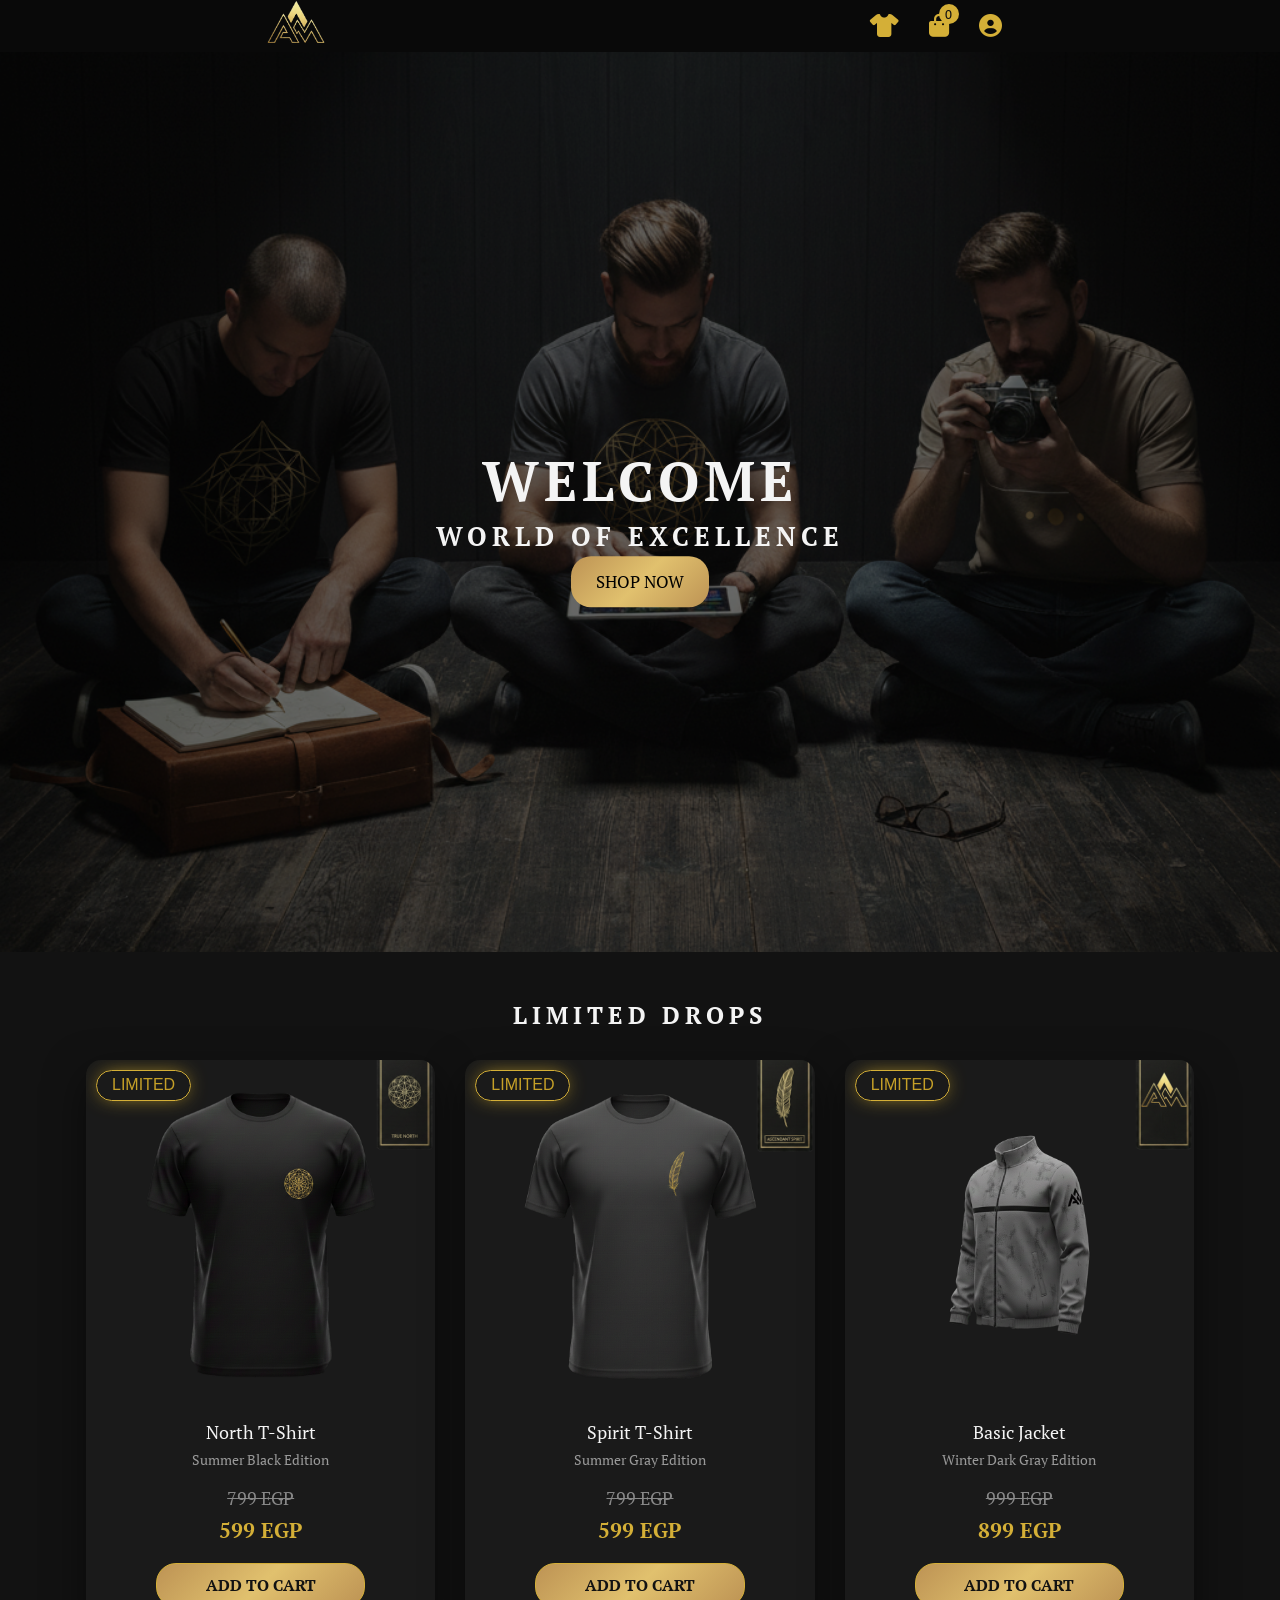
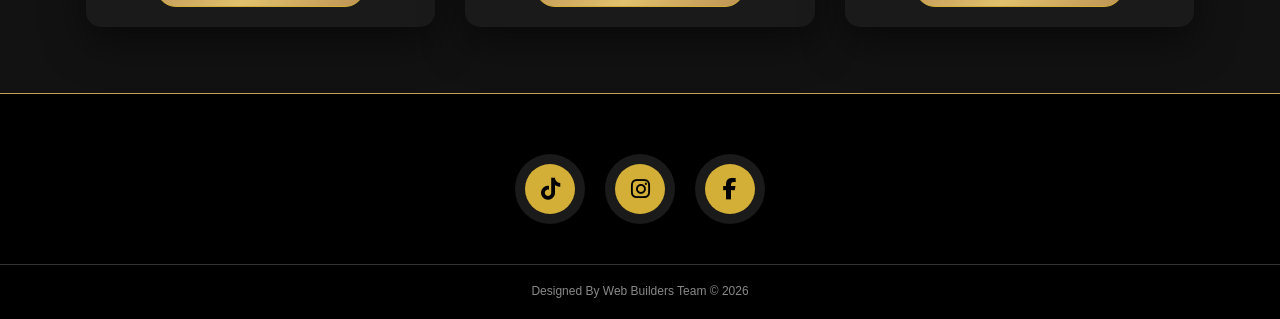
==== index.html @ 17aece39 "test upload" ====
<!DOCTYPE html>
<html lang="en">
<head>
    <meta charset="UTF-8">
    <meta name="viewport" content="width=device-width, initial-scale=1.0">
    <!-- Add google font here  -->
    <link rel="preconnect" href="https://fonts.googleapis.com">
    <link rel="preconnect" href="https://fonts.gstatic.com" crossorigin>
    <link href="https://fonts.googleapis.com/css2?family=PT+Serif:ital,wght@0,400;0,700;1,400;1,700&display=swap" rel="stylesheet">
    <link rel="stylesheet" href="css/all.min.css">
    <link rel="stylesheet" href="css/normalize.css">
    <link rel="stylesheet" href="css/main.css">
    <link rel="Icon" href="design/logo.png">
    <title>AMM Store</title>
</head>
<body>
    <!-- Start Cart  -->
    <div class="cart" id="cart">
    
    </div>
    <!-- End Cart  -->
    <!-- start checkout popup  -->
    <div class="popup" id="checkout">
    </div>
    <!-- end checkout popup  -->

    
    <!-- Start nav bar section  -->
    <nav class="nav-bar" id="navBar">
    </nav>
    <!-- End nav bar section  -->
    <!-- Start Hero Section -->
    <div class="hero">
        <div class="overlay"></div>
        <div class="text">
            <h1>Welcome</h1>
            <h3>World of excellence<br> </h3>
            <a href="itm.html" class="shop-btn">Shop Now</a>
        </div>
    </div>
    <!-- End Hero Section -->
    <!-- Start Items  -->
    <section class="items" id="items">
        <div class="title"><h2>LIMITED DROPS</h2></div>
        <div class="container grid-system-3" id="limited">

        </div>
    </section>
    <!-- End Items  -->

<!--start footer-->
    <footer class="amm-footer">
    <div class="footer-container">
    <section class="social-contact-section">
    <div class="social-container">
        <a href="#" class="social-item">
            <div class="icon-circle">
                <i class="fa-brands fa-tiktok"></i>
            </div>
        </a>
        <a href="#" class="social-item">
            <div class="icon-circle">
                <i class="fa-brands fa-instagram"></i>
            </div>
        </a>
        <a href="#" class="social-item">
            <div class="icon-circle">
                <i class="fa-brands fa-facebook-f"></i>
            </div>
        </a>
    </div>
    </section>  
    </div>
    <div class="footer-bottom">
        <p>Designed By Web Builders Team &copy; 2026</p>
    </div>
</footer>

    <script src="js/limited.js"></script>
    <script src="js/main.js"></script>
    <script src="js/logic.js"></script>
</body>
</html>
---- css/main.css ----
*{
    margin: 0;
    padding: 0;
    box-sizing: border-box;
    list-style: none;
    text-decoration: none;
}

html{
    scroll-behavior: smooth;
}
:root {
    --bg-primary: #121212;   
    --bg-secondary: #1a1a1a; 
    --gold-primary: #d4af37;
    --gold-gradient: linear-gradient(135deg, #bd9354 0%, #e1c16e 50%, #bd9354 100%);
    --text-main: #f4f4f4;  
    --text-muted: #888888;   
    --accent-gold: #c5a028;
}
::-webkit-scrollbar{
    width: 15px;
}
::-webkit-scrollbar-track{
    background-color: var(--bg-primary);
}
::-webkit-scrollbar-thumb{
    background: var(--gold-gradient);
}

body{
    font-family: "PT Serif", serif;
    font-weight: 400;
    background-color: var(--bg-primary);
}

button{
    border: 0;
    background: 0;
}

/* Mobile First Approach (recommended) */
.container {
    width: 100%;
    padding: 1rem;
}

/* Tablet */
@media (min-width: 768px) {
    .container {
        max-width: 720px;
        margin: 0 auto;
    }
}

/* Desktop */
@media (min-width: 1024px) {
    .container {
        max-width: 960px;
    }
}

/* Large Desktop */
@media (min-width: 1200px) {
    .container {
        max-width: 1140px;
    }
}


/* Start Cart styles */
.cart{
    position: fixed;
    top: 0;
    right: -370px;
    bottom: 0;
    z-index: 100;
    background: var(--bg-primary);
    color: var(--text-main);
    border-left: 1px solid var(--text-muted);
    width: 370px;
    padding: 30px;
    display: flex;
    flex-direction: column;
    justify-content: space-between;
    transition: 0.3s ease-in-out;
    text-transform: uppercase;
    
}
.cart.active{
    right: 0;
}

.cart .top_cart{
    display: flex;
    align-items: center;
    justify-content: space-between;
}

.cart .top_cart .close_cart i{
    cursor: pointer;
    font-size: 30px;
}
.cart .top_cart h3{
    font-size: 19px;
    letter-spacing: 4px;
}
.cart .top_cart h3 span{
    color: var(--accent-gold);
}


.cart .items_of_cart{
    padding: 20px 0;
    border-block: 1px solid var(--text-muted);
    margin-block: 20px;
    height: 100%;
    overflow-y: auto;
}

.cart .items_of_cart .item_cart{
    display: flex;
    gap: 20px;
    align-items: center;
    justify-content: flex-start;
    height: 125px;
    border-bottom: 1px solid var(--text-muted);
}
.cart .items_of_cart .item_cart:last-child{
    border-bottom: 0;
    margin-bottom: 0;
}
.cart .items_of_cart .item_cart img{
    width: 85px;
}
.cart .items_of_cart .item_cart .content{
    display: flex;
    flex-direction: column;
    gap: 10px;
    width: 100%;
}
.cart .items_of_cart .item_cart .content .price_cart{
    color: var(--gold-primary);
    font-size: 17px;
    font-weight: bold;
}
.cart .items_of_cart .item_cart h4{
    margin-bottom: 10px;
    font-weight: 600;
    font-size: 14px;
    overflow: hidden;
    text-overflow: ellipsis;
    display: -webkit-box;
}
.cart .items_of_cart .item_cart .delete_item i{
    font-size: 22px;
    cursor: pointer;
    color: var(--text-muted);
    transition: 0.3s;
    margin-left: 5px;
}
.cart .items_of_cart .item_cart .delete_item i:hover{
    color: darkred;
}

.cart .items_of_cart .item_cart .quantity_control{
    display: flex;
    align-self: center;
    gap: 5px;
    margin-top: 5px;
}

.cart .items_of_cart .item_cart .quantity_control span{
    font-size: 18px;
    min-width: 40px;
    display: flex;
    justify-content: center;
    align-items: center;
}

.cart .items_of_cart .item_cart .quantity_control  button{
    width: 27px;
    height: 27px;
    display: flex;
    align-items: center;
    justify-content: center;
    cursor: pointer;
    font-size: 20px;
    border-radius: 20px;
    background-color: var(--bg-secondary);
    color: var(--gold-primary);
    border: 1px solid var(--gold-primary);
}
.cart .bottom_cart .total{
    display: flex;
    justify-content: space-between;
    margin-bottom: 30px;
}
.cart .bottom_cart .price_cart_total{
    color: var(--gold-primary);
    font-size: 20px;
}

.cart .bottom_cart .button_cart{
    display: flex;
    justify-content: space-between;
    align-items: center;
    gap: 20px;
    transition: 0.3s;
}



.cart .bottom_cart .button_cart .btn_cart{
    cursor: pointer;
    transition: 0.3s;
    background: var(--gold-gradient);
    color: black;
    padding: 10px 20px;
    border-radius: 20px;
    text-transform: uppercase;
    text-align: center;
}

.cart .button_cart .checkout{
    background: var(--gold-gradient);

}
.cart .button_cart .checkout.empty{
    pointer-events: none;
    opacity: 0.6;

}
.cart .bottom_cart .button_cart .trans_bg{
    background: transparent;
    color: var(--gold-primary);
    border: 1px solid var(--accent-gold);
}

@media (max-width: 768px){
    .cart{
        width: 100%;
        right: -100%;
    }
    
}
@media (min-width: 1200px){
    .cart .bottom_cart .checkout:hover,
    .cart .bottom_cart .trans_bg:hover{
        scale: 1.1;
    }

}

/* End Cart styles */

/* Start navbar styles */
.nav-bar{
    display: flex;
    justify-content: space-around;
    align-items: center;
    background: rgba(0, 0, 0, 0.5);
    position: sticky;
    top: 0;
    z-index: 10;
}

.nav-bar .logo img{
    width: 64px;
}
.nav-bar  ul{
    display: flex;
    text-align: center;
}
.nav-bar ul li{
    margin: 0px 15px;
}
.nav-bar li i{
    color: var(--gold-primary);
    font-size: 23px;
    cursor: pointer;
}
li.cart-icon{
    position: relative;
}

.nav-bar ul span.count{
    position: absolute;
    top: -10px;
    right: -10px;
    width: 20px;
    height: 20px;
    text-align: center;
    line-height: 20px;
    background: var(--gold-primary);
    color: var(--bg-primary);
    font-size: 13px;
    border-radius: 100%;
}




/* End navbar styles */

/* Start popup styles  */


/* start popup and Checkout form style */
.popup {
    position: fixed;
    top: 0;
    left: 0;
    width: 100%;
    height: 100%;
    background-color: rgba(0, 0, 0, 0.6);
    display: flex;
    justify-content: center;
    align-items: center;
    z-index: 1000;
    opacity: 0;
    visibility: hidden;
    transition: opacity 0.3s ease, visibility 0.3s ease;
}
        
.popup.active {
    opacity: 1;
    visibility: visible;
    transform: scale(1);
}
/* end popup style */

.checkout-container {
    width: 100%;
    max-width: 500px;
    color: var(--text-main);
    padding: 40px;
    background: var(--bg-primary);
    border-radius: 20px;
    box-shadow: 0 20px 50px rgba(0, 0, 0, 0.5);
    border: 1px solid rgba(172, 121, 27, 0.1); 
}

.brand-header {
    text-align: center;
    margin-bottom: 40px;
}

.brand-header h1 {
    font-size: 2.5rem;
    letter-spacing: 5px;
    margin: 0 0 10px 0;
    color: var(--accent-gold);
}

.brand-header p {
    font-size: 0.7rem;
    letter-spacing: 4px;
    color: var(--text-gray);
}

.luxury-form .form-group {
    margin-bottom: 25px;
}

.luxury-form label {
    display: block;
    margin-bottom: 8px;
    letter-spacing: 2px;
    font-size: 0.9rem;
    color: var(--text-gray);
    font-weight: 300;
}

.luxury-form input, 
.luxury-form textarea {
    width: 100%;
    padding: 12px 15px;
    background: #1d1d1d;
    border: 1px solid var(--text-muted);
    border-radius: 8px;
    color: white;
    resize: none;
    font-family: 'Cairo', sans-serif;
    transition: all 0.3s ease;
}

.luxury-form input:focus, 
.luxury-form textarea:focus {
    border-color: var(--accent-gold);
    background: #252525;
    outline: none;
}

.form-row {
    display: grid;
    grid-template-columns: 1fr 1fr;
    gap: 15px;
}

.price-summary {
    text-align: center;
    text-transform: uppercase;
    font-size: 0.9rem;
    color: var(--text-gray);
    margin-bottom: 20px;
}


.price-summary span {
    color: var(--accent-gold);
    font-weight: bold;
    font-size: 1.1rem;
}
.buy-button {
    width: 100%;
    padding: 15px;
    background: var(--gold-gradient);
    border: none;
    border-radius: 8px;
    color: #000;
    font-size: 1.1rem;
    font-weight: 700;
    cursor: pointer;
    transition: transform 0.2s ease, box-shadow 0.2s ease;
    text-transform: uppercase;
}
.cancel-btn {
    background: transparent;
    width: 100%;
    cursor: pointer;
    padding: 15px;
    color: var(--text-muted);
    border-radius: 8px;
    border: 1px solid var(--text-muted);
    margin-top: 10px;
    transition: background 0.3s ease, color 0.3s ease, border-color 0.3s ease;

}
.buy-button:hover {
    transform: translateY(-1px);
    box-shadow: 0 -5px 20px rgba(197, 160, 89, 0.3);
}
.cancel-btn:hover {
    color: var(--text-white);
    border-color: var(--accent-gold);
}
.buy-button:active {
    transform: translateY(0);
}

@media (max-width: 768px) {
    .checkout-container {
        padding: 30px 20px;
    }
}

@media (max-width: 480px) {
    .form-row {
        grid-template-columns: 1fr;
    }
}

/* End popup and Checkout form styles  */






/* Start Hero Section  */
.hero{
    background-image: url("../design/background.png");
    background-position: center;
    object-fit: cover;
    background-size: cover ;
    height: 100vh;
    position: relative;
}

.overlay{
    position: absolute;
    left: 0;
    top: 0;
    width: 100%;
    height: 100%;
    background-color: rgb(0 0 0 / 58%);
}

.hero .text{
    position: absolute;
    left: 50%;
    top: 50%;
    text-align: center;
    transform: translate(-50%, -50%);
    color: var(--text-main);
}
.hero .text h1{
    font-size: 55px;
    margin-bottom: 10px;
    text-transform: uppercase;
    letter-spacing: 5px;
}
.hero .text h3{
    font-size: 26px ;
    text-transform: uppercase;
    margin-bottom: 20px;
    letter-spacing: 5px;
}

.hero .shop-btn{
    background: var(--gold-gradient);
    color: black;
    padding: 14px 25px;
    border-radius: 20px;
    font-size: 17px;
    text-transform: uppercase;
}

/* End Hero Section  */
/* Start items Section  */
.items{
    margin: 50px auto;
}
.grid-system-3{
    display: grid;
    grid-template-columns: repeat(auto-fill, minmax(300px , 1fr));
    gap: 30px;

}
.title{
    color: var(--text-main);
    text-align: center;
    margin-bottom: 15px;
    text-transform: uppercase;
    font-weight: normal;
    letter-spacing: 5px;

}
.product-card {
    background: var(--bg-secondary);
    text-align: center;
    border-radius: 15px;
    transition: all 0.4s ease;
    position: relative;
    overflow: hidden;
    transition: all 0.3s;
}
@media (min-width: 1024px) {
    .product-card:hover{
        border: 1px solid var(--gold-primary);
        transform: translateY(-3px);
    }
    
    /* .product-card:hover .icon{
        top: -70px;
    } */
}



.product-card {
    box-shadow: 0 15px 40px rgba(0, 0, 0, 0.5);
}

.icon{
    position: absolute;
    background-color: var(--main-color);
    color: white;
    font-weight: bold;
    right: -95px;
    top: -130px;
    transition: all 0.3s ease-out;
}
.icon img{
    width: 250px;
}
.status-icon{
    position: absolute;
    background:transparent;
    font-family: sans-serif;
    border: 1px solid var(--gold-primary);
    padding: 5px 15px;
    border-radius: 20px;
    left: 10px;
    top: 10px;
    transition: all 0.3s ease-out;
}

.in-stock{
    box-shadow: 0px 0px 20px -5px var(--accent-gold);
    color: var(--accent-gold);
}

.out-stock{
    box-shadow: 0px 0px 25px 1px var(--text-muted);
    color: var(--text-muted);
    border-color: var(--text-muted);
}
.product-img img{
    width: 100%;
    height: auto;
    border-radius: 10px;
    object-fit: cover;
    transition: all 0.3s;
}

.size-palette{
    display: flex;
    align-items: center;
    justify-content: center;
    gap: 7px;
}
.size-palette .active{
    border: 3px solid var(--accent-gold);
    color: var(--accent-gold);
    background: transparent;
}
.size{
    border: 2px solid var(--text-main);
    border-radius: 50%;
    color: var(--text-main);
    transition: all 0.3s;
    cursor: pointer;
    padding: 10px;
    text-transform: uppercase;
    font-weight: bold;
}

.product-title {
    font-size: 1.1rem;
    color: var(--text-main);
    margin: 10px 0;
    font-weight: 400;
}

.product-desc {
    font-size: 0.85rem;
    color: #999;
    margin-bottom: 20px;
}

.price {
    display: block;
    font-size: 1.3rem;
    font-weight: bold;
    color: var(--gold-primary);
    margin-bottom: 20px;
}

.unactive{
    display: block;
    font-size: 1.1rem;
    margin-bottom: 10px;
    color: var(--text-muted);
    text-decoration: line-through;
}


.buy-btn {
    width: 60%;
    padding: 12px;
    background: var(--gold-gradient);
    border: 1px solid var(--gold-primary);
    color: var(--bg-primary);
    cursor: pointer;
    font-weight: bold;
    text-transform: uppercase;
    transition: all 0.3s;
    border-radius: 20px;
    margin-bottom: 20px;
    cursor: pointer;
}

.buy-btn.in-cart{
    background: transparent;
    color: var(--gold-primary);
    border: 2px solid var(--accent-gold);
    pointer-events: none;
}

/* End items Section  */



/* footer */
.amm-footer {
    background-color: #000000; 
    font-family: 'Poppins', sans-serif; 
    padding: 60px 0 20px 0;
    margin-top: 50px; 
    border-top: 1px solid #c5a059; 
}

.footer-container {
    max-width: 1200px;
    margin: 0 auto;
    padding: 0 20px;
}

.footer-section {
    flex: 1;
    margin-bottom: 30px;
    min-width: 250px; 
    padding: 0 15px;
}



.social-contact-section {
    text-align: center;
    background-color: transparent; 
}


.social-contact-section h2 {
    color: #333;
    font-family: 'Arial', sans-serif;
    font-size: 28px;
    margin-bottom: 30px;
}


.social-container {
    display: flex;
    justify-content: center;
    gap: 20px; 
}


.social-item {
    text-decoration: none;
    display: flex;
    align-items: center;
    justify-content: center;
    width: 70px;
    height: 70px;
    background-color: var(--bg-secondary);
    border: 1px solid var(--bg-secondary7) ; 
    border-radius: 50%;
    transition: transform 0.3s ease, box-shadow 0.3s ease;
}

.icon-circle {
    width: 50px;
    height: 50px;
    background-color: var(--gold-primary); 
    border-radius: 50%;
    display: flex;
    align-items: center;
    justify-content: center;
}

.icon-circle i {
    color: #000; 
    font-size: 22px;
}


.social-item:hover {
    transform: translateY(-5px); 
    box-shadow: 0 10px 20px rgba(0,0,0,0.1);
}

.social-item:hover .icon-circle {
    background-color: #000; 
}

.social-item:hover .icon-circle i {
    color: #f6e80a;
}

.social-icon {
    display: flex;
    align-items: center;
    justify-content: center;
    width: 40px;
    height: 40px;
    border: 1px solid #c5a059; 
    border-radius: 50%;
    color: #c5a059;
    text-decoration: none;
    font-size: 14px;
    transition: all 0.3s ease;
}

.social-icon:hover {
    background-color: #c5a059; 
    color: #000000; 
}

.contact-info {
    font-size: 14px;
    color: #cccccc;
}


.footer-bottom {
    text-align: center;
    margin-top: 40px;
    padding-top: 20px;
    border-top: 1px solid #333; 
}

.footer-bottom p {
    font-size: 12px;
    color: #888888;
}


@media (max-width: 768px) {
    .footer-container {
        flex-direction: column;
        text-align: center;
    }
    .footer-section h3::after {
        margin: 5px auto 0 auto;
    }
    .social-icons {
        justify-content: center;
    }
}
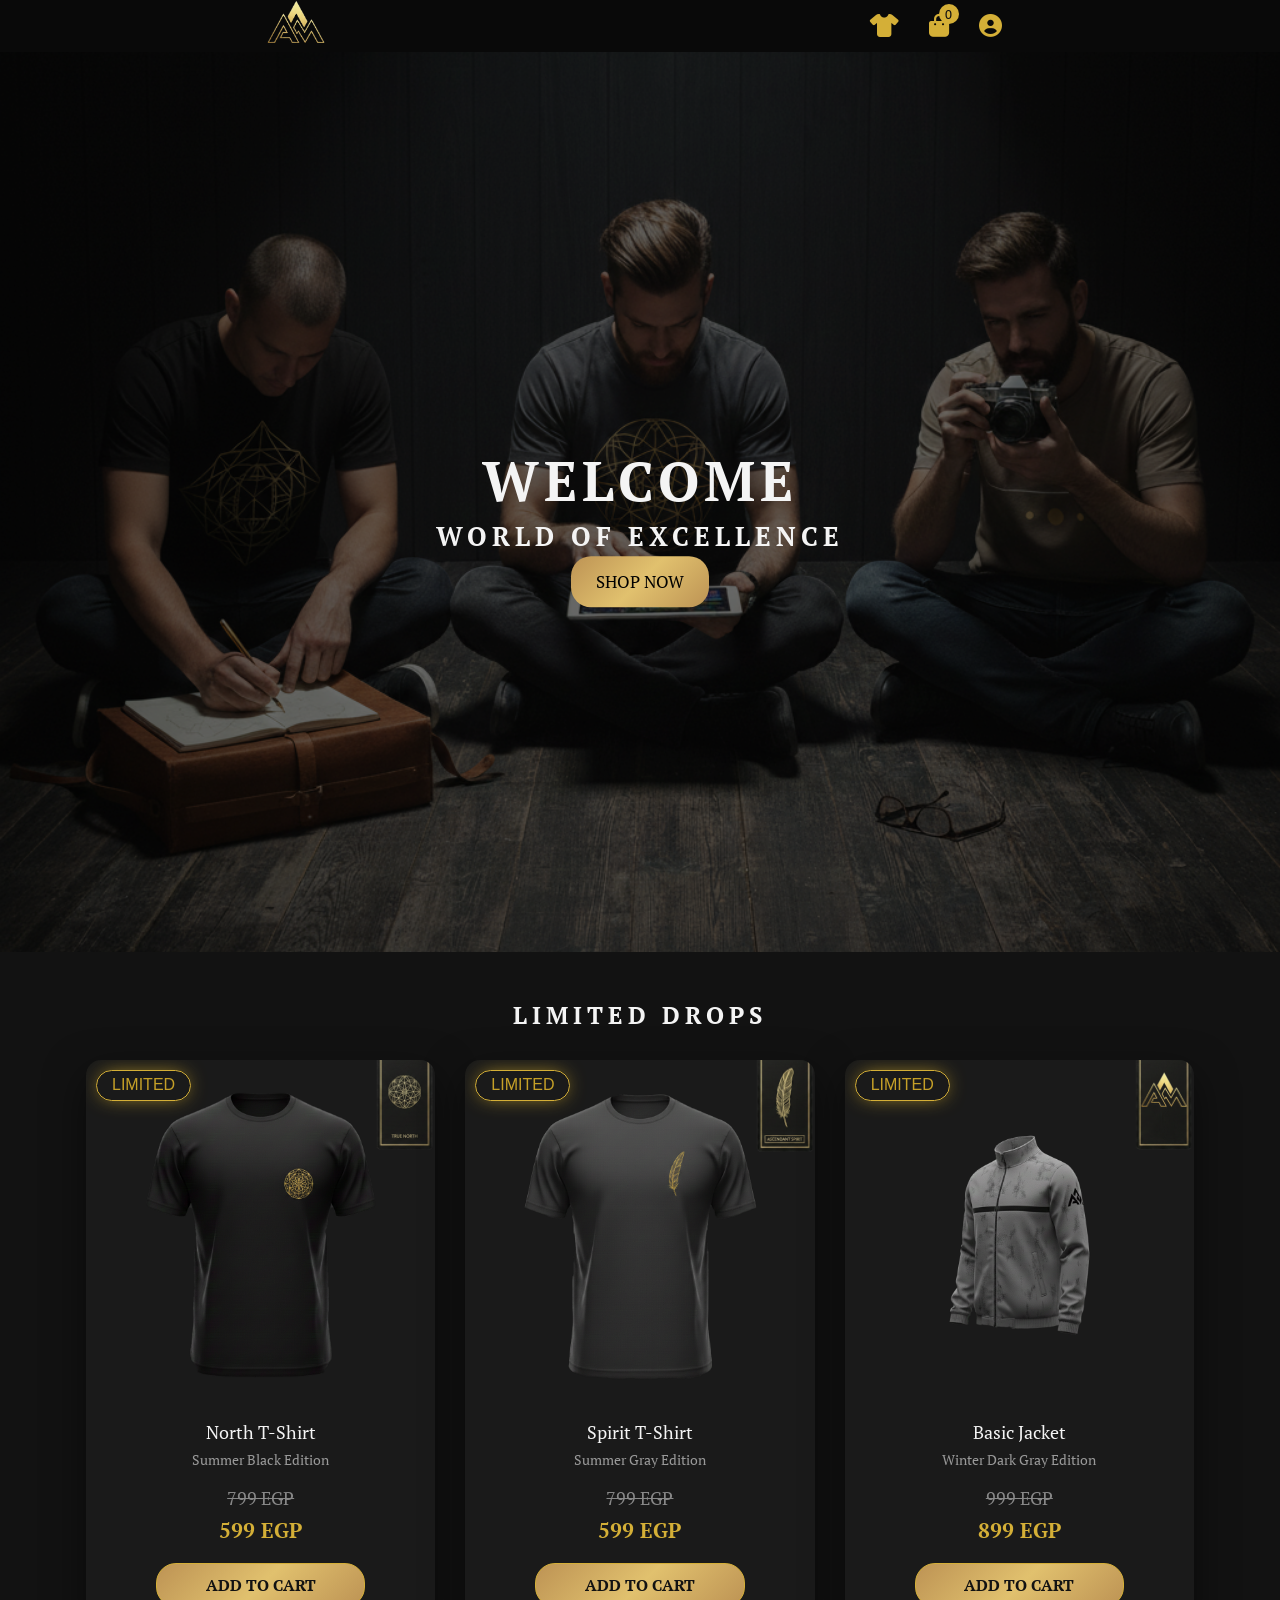
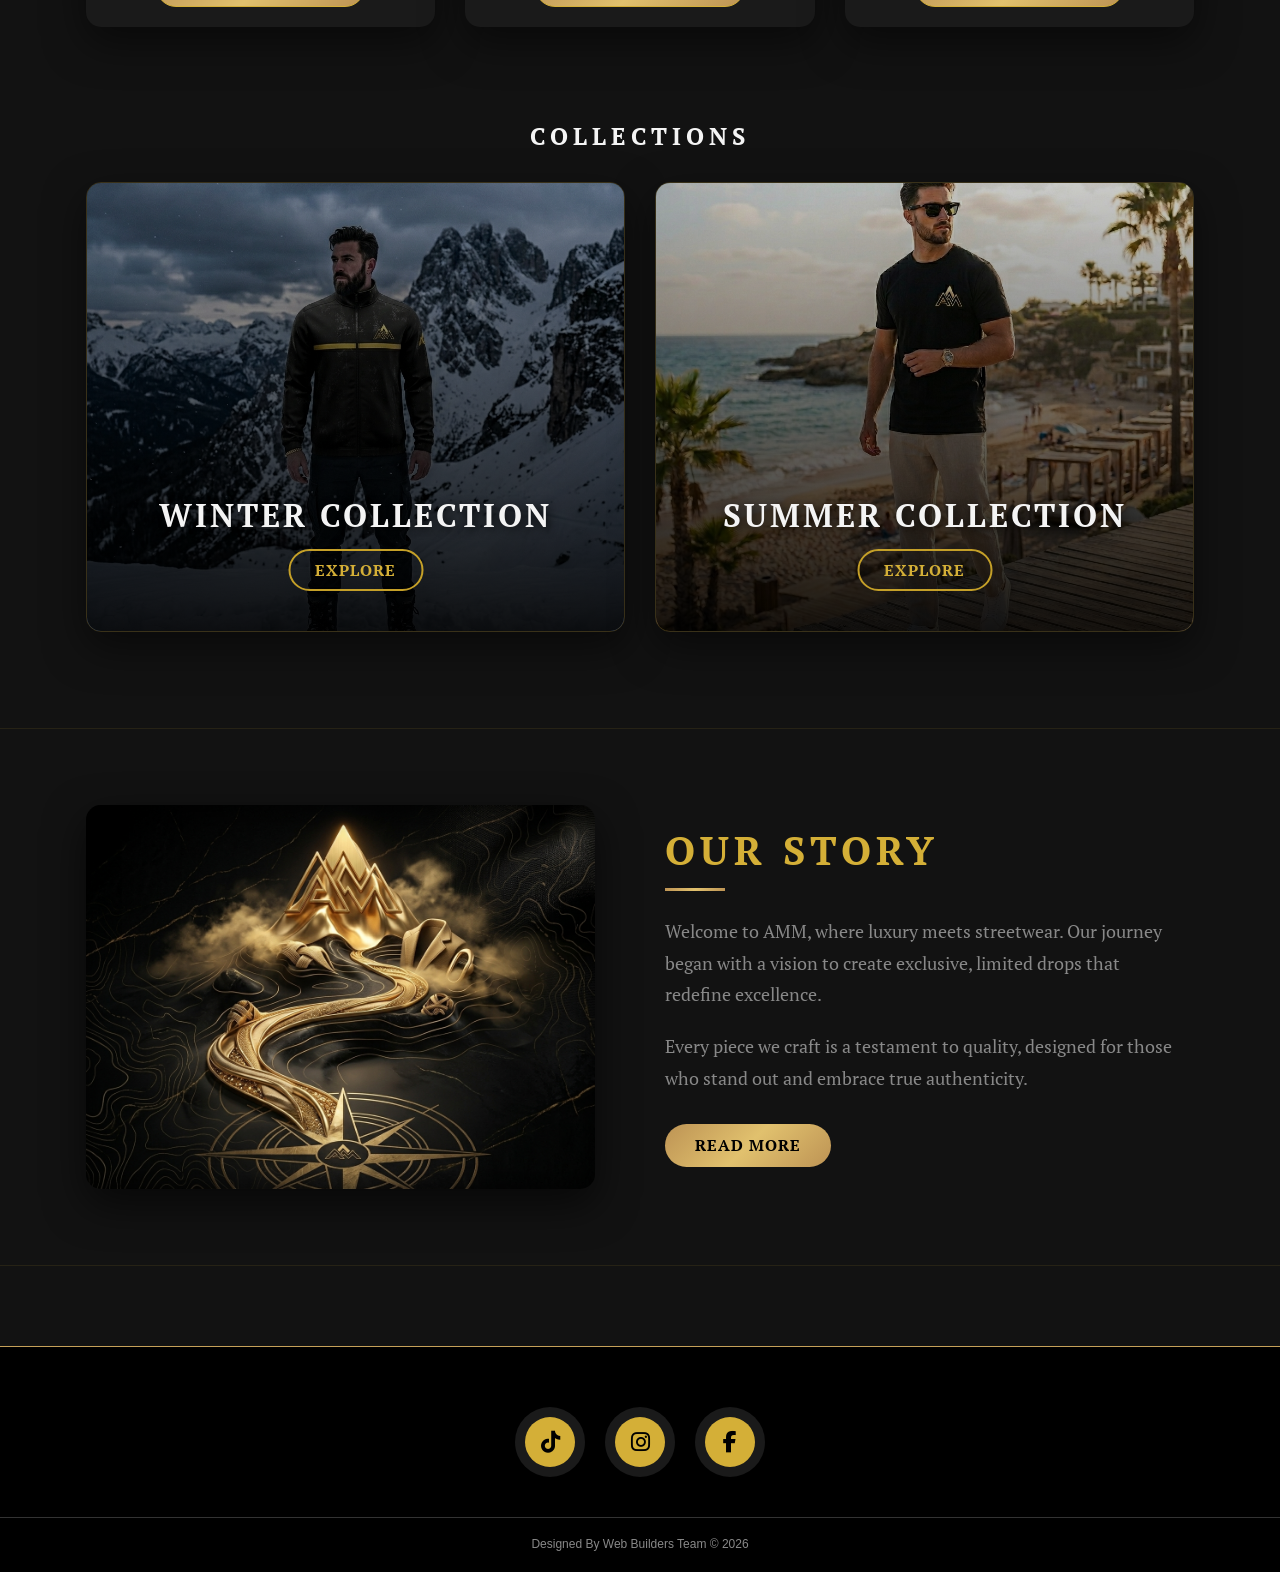
==== commit e7f36b71: "The Last Finish but it's not End" ====
--- a/index.html
+++ b/index.html
@@ -1,22 +1,25 @@
 <!DOCTYPE html>
 <html lang="en">
+
 <head>
     <meta charset="UTF-8">
     <meta name="viewport" content="width=device-width, initial-scale=1.0">
     <!-- Add google font here  -->
     <link rel="preconnect" href="https://fonts.googleapis.com">
     <link rel="preconnect" href="https://fonts.gstatic.com" crossorigin>
-    <link href="https://fonts.googleapis.com/css2?family=PT+Serif:ital,wght@0,400;0,700;1,400;1,700&display=swap" rel="stylesheet">
+    <link href="https://fonts.googleapis.com/css2?family=PT+Serif:ital,wght@0,400;0,700;1,400;1,700&display=swap"
+        rel="stylesheet">
     <link rel="stylesheet" href="css/all.min.css">
     <link rel="stylesheet" href="css/normalize.css">
     <link rel="stylesheet" href="css/main.css">
     <link rel="Icon" href="design/logo.png">
     <title>AMM Store</title>
 </head>
+
 <body>
     <!-- Start Cart  -->
     <div class="cart" id="cart">
-    
+
     </div>
     <!-- End Cart  -->
     <!-- start checkout popup  -->
@@ -24,7 +27,7 @@
     </div>
     <!-- end checkout popup  -->
 
-    
+
     <!-- Start nav bar section  -->
     <nav class="nav-bar" id="navBar">
     </nav>
@@ -41,43 +44,91 @@
     <!-- End Hero Section -->
     <!-- Start Items  -->
     <section class="items" id="items">
-        <div class="title"><h2>LIMITED DROPS</h2></div>
+        <div class="title">
+            <h2>LIMITED DROPS</h2>
+        </div>
         <div class="container grid-system-3" id="limited">
 
         </div>
     </section>
     <!-- End Items  -->
 
-<!--start footer-->
+    <!-- Start Collections Section -->
+    <section class="collections" id="collections">
+        <div class="title">
+            <h2>COLLECTIONS</h2>
+        </div>
+        <div class="container collections-grid">
+            <div class="collection-box winter-collection">
+                <img src="design/winter_coll.png" alt="">
+                <div class="collection-overlay"></div>
+                <div class="collection-text">
+                    <h3>Winter Collection</h3>
+                    <a href="itm.html?collection=winter" class="collection-btn">Explore</a>
+                </div>
+            </div>
+            <div class="collection-box summer-collection">
+                <img src="design/summer_coll.png" alt="">
+                <div class="collection-overlay"></div>
+                <div class="collection-text">
+                    <h3>Summer Collection</h3>
+                    <a href="itm.html?collection=summer" class="collection-btn">Explore</a>
+                </div>
+            </div>
+        </div>
+    </section>
+    <!-- End Collections Section -->
+
+    <!-- Start Brand Story -->
+    <section class="brand-story" id="brand-story">
+        <div class="container story-wrapper">
+            <div class="story-image">
+                <img src="design/brand_story.png" alt="AMM Brand Story">
+            </div>
+            <div class="story-content">
+                <h2 class="story-title">OUR STORY</h2>
+                <div class="gold-line"></div>
+                <p>Welcome to AMM, where luxury meets streetwear. Our journey began with a vision to create exclusive,
+                    limited drops that redefine excellence.</p>
+                <p>Every piece we craft is a testament to quality, designed for those who stand out and embrace true
+                    authenticity.</p>
+                <a href="#" class="story-btn">Read More</a>
+            </div>
+        </div>
+    </section>
+    <!-- End Brand Story -->
+
+    <!--start footer-->
     <footer class="amm-footer">
-    <div class="footer-container">
-    <section class="social-contact-section">
-    <div class="social-container">
-        <a href="#" class="social-item">
-            <div class="icon-circle">
-                <i class="fa-brands fa-tiktok"></i>
-            </div>
-        </a>
-        <a href="#" class="social-item">
-            <div class="icon-circle">
-                <i class="fa-brands fa-instagram"></i>
-            </div>
-        </a>
-        <a href="#" class="social-item">
-            <div class="icon-circle">
-                <i class="fa-brands fa-facebook-f"></i>
-            </div>
-        </a>
-    </div>
-    </section>  
-    </div>
-    <div class="footer-bottom">
-        <p>Designed By Web Builders Team &copy; 2026</p>
-    </div>
-</footer>
+        <div class="footer-container">
+            <section class="social-contact-section">
+                <div class="social-container">
+                    <a href="#" class="social-item">
+                        <div class="icon-circle">
+                            <i class="fa-brands fa-tiktok"></i>
+                        </div>
+                    </a>
+                    <a href="#" class="social-item">
+                        <div class="icon-circle">
+                            <i class="fa-brands fa-instagram"></i>
+                        </div>
+                    </a>
+                    <a href="#" class="social-item">
+                        <div class="icon-circle">
+                            <i class="fa-brands fa-facebook-f"></i>
+                        </div>
+                    </a>
+                </div>
+            </section>
+        </div>
+        <div class="footer-bottom">
+            <p>Designed By Web Builders Team &copy; 2026</p>
+        </div>
+    </footer>
 
     <script src="js/limited.js"></script>
     <script src="js/main.js"></script>
     <script src="js/logic.js"></script>
 </body>
+
 </html>
--- a/css/main.css
+++ b/css/main.css
@@ -1,4 +1,4 @@
-*{
+* {
     margin: 0;
     padding: 0;
     box-sizing: border-box;
@@ -6,35 +6,127 @@
     text-decoration: none;
 }
 
-html{
+html {
     scroll-behavior: smooth;
 }
+
 :root {
-    --bg-primary: #121212;   
-    --bg-secondary: #1a1a1a; 
+    --bg-primary: #121212;
+    --bg-secondary: #1a1a1a;
     --gold-primary: #d4af37;
     --gold-gradient: linear-gradient(135deg, #bd9354 0%, #e1c16e 50%, #bd9354 100%);
-    --text-main: #f4f4f4;  
-    --text-muted: #888888;   
+    --text-main: #f4f4f4;
+    --text-muted: #888888;
     --accent-gold: #c5a028;
 }
-::-webkit-scrollbar{
+
+/* Luxury Preloader */
+#preloader {
+    position: fixed;
+    top: 0;
+    left: 0;
+    width: 100%;
+    height: 100%;
+    background-color: var(--bg-primary);
+    display: flex;
+    justify-content: center;
+    align-items: center;
+    z-index: 9999;
+    transition: opacity 0.8s ease, visibility 0.8s;
+}
+
+.loader-content {
+    text-align: center;
+}
+
+.loader-logo {
+    font-size: 3rem;
+    color: var(--gold-primary);
+    letter-spacing: 15px;
+    margin-bottom: 20px;
+    animation: pulse 2s infinite ease-in-out;
+}
+
+.loader-bar {
+    width: 150px;
+    height: 2px;
+    background: rgba(212, 175, 55, 0.1);
+    position: relative;
+    overflow: hidden;
+    margin: 0 auto;
+}
+
+.loader-bar::after {
+    content: '';
+    position: absolute;
+    top: 0;
+    left: -100%;
+    width: 100%;
+    height: 100%;
+    background: var(--gold-gradient);
+    animation: loading 1.5s infinite;
+}
+
+@keyframes pulse {
+
+    0%,
+    100% {
+        opacity: 0.5;
+        transform: scale(0.95);
+    }
+
+    50% {
+        opacity: 1;
+        transform: scale(1);
+    }
+}
+
+@keyframes loading {
+    to {
+        left: 100%;
+    }
+}
+
+/* Page Transitions */
+.fade-in {
+    animation: fadeInUp 0.8s ease forwards;
+}
+
+@keyframes fadeInUp {
+    from {
+        opacity: 0;
+        transform: translateY(20px);
+    }
+
+    to {
+        opacity: 1;
+        transform: translateY(0);
+    }
+}
+
+.section-transition {
+    transition: opacity 0.4s ease, transform 0.4s ease;
+}
+
+::-webkit-scrollbar {
     width: 15px;
 }
-::-webkit-scrollbar-track{
+
+::-webkit-scrollbar-track {
     background-color: var(--bg-primary);
 }
-::-webkit-scrollbar-thumb{
+
+::-webkit-scrollbar-thumb {
     background: var(--gold-gradient);
 }
 
-body{
+body {
     font-family: "PT Serif", serif;
     font-weight: 400;
     background-color: var(--bg-primary);
 }
 
-button{
+button {
     border: 0;
     background: 0;
 }
@@ -69,7 +161,7 @@
 
 
 /* Start Cart styles */
-.cart{
+.cart {
     position: fixed;
     top: 0;
     right: -370px;
@@ -85,32 +177,39 @@
     justify-content: space-between;
     transition: 0.3s ease-in-out;
     text-transform: uppercase;
-    
-}
-.cart.active{
+
+}
+
+.items_of_cart::-webkit-scrollbar {
+    width: 0px;
+}
+
+.cart.active {
     right: 0;
 }
 
-.cart .top_cart{
+.cart .top_cart {
     display: flex;
     align-items: center;
     justify-content: space-between;
 }
 
-.cart .top_cart .close_cart i{
+.cart .top_cart .close_cart i {
     cursor: pointer;
     font-size: 30px;
 }
-.cart .top_cart h3{
+
+.cart .top_cart h3 {
     font-size: 19px;
     letter-spacing: 4px;
 }
-.cart .top_cart h3 span{
+
+.cart .top_cart h3 span {
     color: var(--accent-gold);
 }
 
 
-.cart .items_of_cart{
+.cart .items_of_cart {
     padding: 20px 0;
     border-block: 1px solid var(--text-muted);
     margin-block: 20px;
@@ -118,7 +217,7 @@
     overflow-y: auto;
 }
 
-.cart .items_of_cart .item_cart{
+.cart .items_of_cart .item_cart {
     display: flex;
     gap: 20px;
     align-items: center;
@@ -126,25 +225,30 @@
     height: 125px;
     border-bottom: 1px solid var(--text-muted);
 }
-.cart .items_of_cart .item_cart:last-child{
+
+.cart .items_of_cart .item_cart:last-child {
     border-bottom: 0;
     margin-bottom: 0;
 }
-.cart .items_of_cart .item_cart img{
+
+.cart .items_of_cart .item_cart img {
     width: 85px;
 }
-.cart .items_of_cart .item_cart .content{
+
+.cart .items_of_cart .item_cart .content {
     display: flex;
     flex-direction: column;
     gap: 10px;
     width: 100%;
 }
-.cart .items_of_cart .item_cart .content .price_cart{
+
+.cart .items_of_cart .item_cart .content .price_cart {
     color: var(--gold-primary);
     font-size: 17px;
     font-weight: bold;
 }
-.cart .items_of_cart .item_cart h4{
+
+.cart .items_of_cart .item_cart h4 {
     margin-bottom: 10px;
     font-weight: 600;
     font-size: 14px;
@@ -152,25 +256,27 @@
     text-overflow: ellipsis;
     display: -webkit-box;
 }
-.cart .items_of_cart .item_cart .delete_item i{
+
+.cart .items_of_cart .item_cart .delete_item i {
     font-size: 22px;
     cursor: pointer;
     color: var(--text-muted);
     transition: 0.3s;
     margin-left: 5px;
 }
-.cart .items_of_cart .item_cart .delete_item i:hover{
+
+.cart .items_of_cart .item_cart .delete_item i:hover {
     color: darkred;
 }
 
-.cart .items_of_cart .item_cart .quantity_control{
+.cart .items_of_cart .item_cart .quantity_control {
     display: flex;
     align-self: center;
     gap: 5px;
     margin-top: 5px;
 }
 
-.cart .items_of_cart .item_cart .quantity_control span{
+.cart .items_of_cart .item_cart .quantity_control span {
     font-size: 18px;
     min-width: 40px;
     display: flex;
@@ -178,7 +284,7 @@
     align-items: center;
 }
 
-.cart .items_of_cart .item_cart .quantity_control  button{
+.cart .items_of_cart .item_cart .quantity_control button {
     width: 27px;
     height: 27px;
     display: flex;
@@ -191,17 +297,19 @@
     color: var(--gold-primary);
     border: 1px solid var(--gold-primary);
 }
-.cart .bottom_cart .total{
+
+.cart .bottom_cart .total {
     display: flex;
     justify-content: space-between;
     margin-bottom: 30px;
 }
-.cart .bottom_cart .price_cart_total{
+
+.cart .bottom_cart .price_cart_total {
     color: var(--gold-primary);
     font-size: 20px;
 }
 
-.cart .bottom_cart .button_cart{
+.cart .bottom_cart .button_cart {
     display: flex;
     justify-content: space-between;
     align-items: center;
@@ -211,7 +319,7 @@
 
 
 
-.cart .bottom_cart .button_cart .btn_cart{
+.cart .bottom_cart .button_cart .btn_cart {
     cursor: pointer;
     transition: 0.3s;
     background: var(--gold-gradient);
@@ -222,31 +330,35 @@
     text-align: center;
 }
 
-.cart .button_cart .checkout{
+.cart .button_cart .checkout {
     background: var(--gold-gradient);
 
 }
-.cart .button_cart .checkout.empty{
+
+.cart .button_cart .checkout.empty {
     pointer-events: none;
     opacity: 0.6;
 
 }
-.cart .bottom_cart .button_cart .trans_bg{
+
+.cart .bottom_cart .button_cart .trans_bg {
     background: transparent;
     color: var(--gold-primary);
     border: 1px solid var(--accent-gold);
 }
 
-@media (max-width: 768px){
-    .cart{
+@media (max-width: 768px) {
+    .cart {
         width: 100%;
         right: -100%;
     }
-    
-}
-@media (min-width: 1200px){
+
+}
+
+@media (min-width: 1200px) {
+
     .cart .bottom_cart .checkout:hover,
-    .cart .bottom_cart .trans_bg:hover{
+    .cart .bottom_cart .trans_bg:hover {
         scale: 1.1;
     }
 
@@ -255,7 +367,7 @@
 /* End Cart styles */
 
 /* Start navbar styles */
-.nav-bar{
+.nav-bar {
     display: flex;
     justify-content: space-around;
     align-items: center;
@@ -265,26 +377,30 @@
     z-index: 10;
 }
 
-.nav-bar .logo img{
+.nav-bar .logo img {
     width: 64px;
 }
-.nav-bar  ul{
+
+.nav-bar ul {
     display: flex;
     text-align: center;
 }
-.nav-bar ul li{
+
+.nav-bar ul li {
     margin: 0px 15px;
 }
-.nav-bar li i{
+
+.nav-bar li i {
     color: var(--gold-primary);
     font-size: 23px;
     cursor: pointer;
 }
-li.cart-icon{
+
+li.cart-icon {
     position: relative;
 }
 
-.nav-bar ul span.count{
+.nav-bar ul span.count {
     position: absolute;
     top: -10px;
     right: -10px;
@@ -322,12 +438,13 @@
     visibility: hidden;
     transition: opacity 0.3s ease, visibility 0.3s ease;
 }
-        
+
 .popup.active {
     opacity: 1;
     visibility: visible;
     transform: scale(1);
 }
+
 /* end popup style */
 
 .checkout-container {
@@ -338,7 +455,7 @@
     background: var(--bg-primary);
     border-radius: 20px;
     box-shadow: 0 20px 50px rgba(0, 0, 0, 0.5);
-    border: 1px solid rgba(172, 121, 27, 0.1); 
+    border: 1px solid rgba(172, 121, 27, 0.1);
 }
 
 .brand-header {
@@ -372,7 +489,7 @@
     font-weight: 300;
 }
 
-.luxury-form input, 
+.luxury-form input,
 .luxury-form textarea {
     width: 100%;
     padding: 12px 15px;
@@ -385,7 +502,7 @@
     transition: all 0.3s ease;
 }
 
-.luxury-form input:focus, 
+.luxury-form input:focus,
 .luxury-form textarea:focus {
     border-color: var(--accent-gold);
     background: #252525;
@@ -412,6 +529,7 @@
     font-weight: bold;
     font-size: 1.1rem;
 }
+
 .buy-button {
     width: 100%;
     padding: 15px;
@@ -425,6 +543,7 @@
     transition: transform 0.2s ease, box-shadow 0.2s ease;
     text-transform: uppercase;
 }
+
 .cancel-btn {
     background: transparent;
     width: 100%;
@@ -437,16 +556,21 @@
     transition: background 0.3s ease, color 0.3s ease, border-color 0.3s ease;
 
 }
+
 .buy-button:hover {
     transform: translateY(-1px);
     box-shadow: 0 -5px 20px rgba(197, 160, 89, 0.3);
 }
+
 .cancel-btn:hover {
     color: var(--text-white);
     border-color: var(--accent-gold);
 }
-.buy-button:active {
-    transform: translateY(0);
+
+.buy-button:active,
+.btn:active,
+.buy-btn:active {
+    transform: scale(0.96);
 }
 
 @media (max-width: 768px) {
@@ -469,16 +593,16 @@
 
 
 /* Start Hero Section  */
-.hero{
+.hero {
     background-image: url("../design/background.png");
     background-position: center;
     object-fit: cover;
-    background-size: cover ;
+    background-size: cover;
     height: 100vh;
     position: relative;
 }
 
-.overlay{
+.overlay {
     position: absolute;
     left: 0;
     top: 0;
@@ -487,7 +611,7 @@
     background-color: rgb(0 0 0 / 58%);
 }
 
-.hero .text{
+.hero .text {
     position: absolute;
     left: 50%;
     top: 50%;
@@ -495,20 +619,22 @@
     transform: translate(-50%, -50%);
     color: var(--text-main);
 }
-.hero .text h1{
+
+.hero .text h1 {
     font-size: 55px;
     margin-bottom: 10px;
     text-transform: uppercase;
     letter-spacing: 5px;
 }
-.hero .text h3{
-    font-size: 26px ;
+
+.hero .text h3 {
+    font-size: 26px;
     text-transform: uppercase;
     margin-bottom: 20px;
     letter-spacing: 5px;
 }
 
-.hero .shop-btn{
+.hero .shop-btn {
     background: var(--gold-gradient);
     color: black;
     padding: 14px 25px;
@@ -519,16 +645,18 @@
 
 /* End Hero Section  */
 /* Start items Section  */
-.items{
+.items {
     margin: 50px auto;
 }
-.grid-system-3{
+
+.grid-system-3 {
     display: grid;
-    grid-template-columns: repeat(auto-fill, minmax(300px , 1fr));
+    grid-template-columns: repeat(auto-fill, minmax(300px, 1fr));
     gap: 30px;
 
 }
-.title{
+
+.title {
     color: var(--text-main);
     text-align: center;
     margin-bottom: 15px;
@@ -537,6 +665,7 @@
     letter-spacing: 5px;
 
 }
+
 .product-card {
     background: var(--bg-secondary);
     text-align: center;
@@ -546,12 +675,14 @@
     overflow: hidden;
     transition: all 0.3s;
 }
+
 @media (min-width: 1024px) {
-    .product-card:hover{
+    .product-card:hover {
         border: 1px solid var(--gold-primary);
-        transform: translateY(-3px);
-    }
-    
+        transform: translateY(-8px);
+        box-shadow: 0 20px 40px rgba(0, 0, 0, 0.7), 0 0 15px rgba(212, 175, 55, 0.2);
+    }
+
     /* .product-card:hover .icon{
         top: -70px;
     } */
@@ -563,7 +694,7 @@
     box-shadow: 0 15px 40px rgba(0, 0, 0, 0.5);
 }
 
-.icon{
+.icon {
     position: absolute;
     background-color: var(--main-color);
     color: white;
@@ -572,12 +703,14 @@
     top: -130px;
     transition: all 0.3s ease-out;
 }
-.icon img{
+
+.icon img {
     width: 250px;
 }
-.status-icon{
+
+.status-icon {
     position: absolute;
-    background:transparent;
+    background: transparent;
     font-family: sans-serif;
     border: 1px solid var(--gold-primary);
     padding: 5px 15px;
@@ -587,17 +720,18 @@
     transition: all 0.3s ease-out;
 }
 
-.in-stock{
+.in-stock {
     box-shadow: 0px 0px 20px -5px var(--accent-gold);
     color: var(--accent-gold);
 }
 
-.out-stock{
+.out-stock {
     box-shadow: 0px 0px 25px 1px var(--text-muted);
     color: var(--text-muted);
     border-color: var(--text-muted);
 }
-.product-img img{
+
+.product-img img {
     width: 100%;
     height: auto;
     border-radius: 10px;
@@ -605,18 +739,20 @@
     transition: all 0.3s;
 }
 
-.size-palette{
+.size-palette {
     display: flex;
     align-items: center;
     justify-content: center;
     gap: 7px;
 }
-.size-palette .active{
+
+.size-palette .active {
     border: 3px solid var(--accent-gold);
     color: var(--accent-gold);
     background: transparent;
 }
-.size{
+
+.size {
     border: 2px solid var(--text-main);
     border-radius: 50%;
     color: var(--text-main);
@@ -648,7 +784,7 @@
     margin-bottom: 20px;
 }
 
-.unactive{
+.unactive {
     display: block;
     font-size: 1.1rem;
     margin-bottom: 10px;
@@ -672,7 +808,7 @@
     cursor: pointer;
 }
 
-.buy-btn.in-cart{
+.buy-btn.in-cart {
     background: transparent;
     color: var(--gold-primary);
     border: 2px solid var(--accent-gold);
@@ -681,15 +817,223 @@
 
 /* End items Section  */
 
+/* Start Collections Section */
+.collections {
+    margin: 80px auto;
+}
+
+.collections-grid {
+    display: grid;
+    grid-template-columns: 1fr;
+    gap: 30px;
+}
+
+@media (min-width: 768px) {
+    .collections-grid {
+        grid-template-columns: 1fr 1fr;
+    }
+    .collection-btn{
+    background: var(--gold-gradient);
+    color: #000;
+    border: 1px solid var(--gold-primary);
+    }
+}
+@media (min-width: 1200px) {
+    .collection-box {
+        height: 450px;
+    }
+    .collection-box:hover {
+        transform: translateY(-5px);
+        border-color: var(--gold-primary);
+        box-shadow: 0 20px 50px rgba(0, 0, 0, 0.7), 0 0 20px rgba(212, 175, 55, 0.3);
+    }
+    .collection-box:hover .collection-overlay {
+        background: linear-gradient(to top, rgba(0, 0, 0, 0.8) 0%, rgba(0, 0, 0, 0.4) 100%);
+    }
+    .collection-text h3 {
+        font-size: 2.5rem;
+    }
+    .collection-btn{
+    background: transparent;
+    color: var(--gold-primary);
+    border: 2px solid var(--accent-gold);
+    }
+    .collection-btn:hover {
+    background: var(--gold-gradient);
+    color: #000;
+    box-shadow: 0 0 15px rgba(212, 175, 55, 0.5);
+    }
+}
+
+.collection-box {
+    position: relative;
+    border-radius: 15px;
+    overflow: hidden;
+    background-size: cover;
+    background-position: center;
+    box-shadow: 0 15px 40px rgba(0, 0, 0, 0.5);
+    transition: transform 0.4s ease;
+    border: 1px solid rgba(212, 175, 55, 0.2);
+}
+
+.collection-box img {
+    width: 100%;
+    height: 100%;
+    object-fit: cover;
+    transition: transform 0.5s ease;
+}
+
+.collection-overlay {
+    position: absolute;
+    top: 0;
+    left: 0;
+    width: 100%;
+    height: 100%;
+    background: linear-gradient(to top, rgba(0, 0, 0, 0.9) 0%, rgba(0, 0, 0, 0.2) 100%);
+    transition: background 0.4s ease;
+}
+
+.collection-text {
+    position: absolute;
+    bottom: 40px;
+    left: 50%;
+    transform: translateX(-50%);
+    text-align: center;
+    width: 100%;
+    z-index: 2;
+}
+
+.collection-text h3 {
+    color: var(--text-main);
+    font-size: 2rem;
+    margin-bottom: 15px;
+    letter-spacing: 3px;
+    text-transform: uppercase;
+    text-shadow: 2px 2px 10px rgba(0, 0, 0, 0.8);
+}
+
+.collection-btn {
+    display: inline-block;
+    padding: 10px 25px;
+    border-radius: 25px;
+    font-weight: bold;
+    text-transform: uppercase;
+    transition: all 0.3s;
+    letter-spacing: 1px;
+}
+
+
+
+/* End Collections Section */
+
+/* Start Brand Story */
+.brand-story {
+    margin: 80px auto;
+    padding: 60px 0;
+    background-color: var(--bg-primary);
+    border-top: 1px solid rgba(212, 175, 55, 0.1);
+    border-bottom: 1px solid rgba(212, 175, 55, 0.1);
+}
+
+.story-wrapper {
+    display: flex;
+    flex-direction: column;
+    gap: 50px;
+    align-items: center;
+}
+
+@media (min-width: 992px) {
+    .story-wrapper {
+        flex-direction: row;
+        align-items: center;
+    }
+}
+
+.story-image {
+    flex: 1;
+    position: relative;
+    border-radius: 15px;
+    overflow: hidden;
+    box-shadow: 0 15px 40px rgba(0, 0, 0, 0.6);
+}
+
+.story-image::after {
+    content: '';
+    position: absolute;
+    top: 0;
+    left: 0;
+    width: 100%;
+    height: 100%;
+    box-shadow: inset 0 0 30px rgba(0, 0, 0, 0.8);
+    pointer-events: none;
+}
+
+.story-image img {
+    width: 100%;
+    height: auto;
+    display: block;
+    transition: transform 0.5s ease;
+}
+
+.story-image:hover img {
+    transform: scale(1.05);
+}
+
+.story-content {
+    flex: 1;
+    padding: 0 20px;
+}
+
+.story-title {
+    color: var(--gold-primary);
+    font-size: 2.5rem;
+    letter-spacing: 5px;
+    margin-bottom: 15px;
+    text-transform: uppercase;
+}
+
+.gold-line {
+    width: 60px;
+    height: 3px;
+    background: var(--gold-gradient);
+    margin-bottom: 25px;
+}
+
+.story-content p {
+    color: var(--text-muted);
+    font-size: 1.1rem;
+    line-height: 1.8;
+    margin-bottom: 20px;
+}
+
+.story-btn {
+    display: inline-block;
+    margin-top: 10px;
+    padding: 12px 30px;
+    background: var(--gold-gradient);
+    color: #000;
+    border-radius: 25px;
+    font-weight: bold;
+    text-transform: uppercase;
+    transition: all 0.3s;
+    letter-spacing: 1px;
+}
+
+.story-btn:hover {
+    box-shadow: 0 5px 20px rgba(212, 175, 55, 0.4);
+    transform: translateY(-2px);
+}
+
+/* End Brand Story */
 
 
 /* footer */
 .amm-footer {
-    background-color: #000000; 
-    font-family: 'Poppins', sans-serif; 
+    background-color: #000000;
+    font-family: 'Poppins', sans-serif;
     padding: 60px 0 20px 0;
-    margin-top: 50px; 
-    border-top: 1px solid #c5a059; 
+    margin-top: 50px;
+    border-top: 1px solid #c5a059;
 }
 
 .footer-container {
@@ -701,7 +1045,7 @@
 .footer-section {
     flex: 1;
     margin-bottom: 30px;
-    min-width: 250px; 
+    min-width: 250px;
     padding: 0 15px;
 }
 
@@ -709,7 +1053,7 @@
 
 .social-contact-section {
     text-align: center;
-    background-color: transparent; 
+    background-color: transparent;
 }
 
 
@@ -724,7 +1068,7 @@
 .social-container {
     display: flex;
     justify-content: center;
-    gap: 20px; 
+    gap: 20px;
 }
 
 
@@ -736,7 +1080,7 @@
     width: 70px;
     height: 70px;
     background-color: var(--bg-secondary);
-    border: 1px solid var(--bg-secondary7) ; 
+    border: 1px solid var(--bg-secondary7);
     border-radius: 50%;
     transition: transform 0.3s ease, box-shadow 0.3s ease;
 }
@@ -744,7 +1088,7 @@
 .icon-circle {
     width: 50px;
     height: 50px;
-    background-color: var(--gold-primary); 
+    background-color: var(--gold-primary);
     border-radius: 50%;
     display: flex;
     align-items: center;
@@ -752,18 +1096,18 @@
 }
 
 .icon-circle i {
-    color: #000; 
+    color: #000;
     font-size: 22px;
 }
 
 
 .social-item:hover {
-    transform: translateY(-5px); 
-    box-shadow: 0 10px 20px rgba(0,0,0,0.1);
+    transform: translateY(-5px);
+    box-shadow: 0 10px 20px rgba(0, 0, 0, 0.1);
 }
 
 .social-item:hover .icon-circle {
-    background-color: #000; 
+    background-color: #000;
 }
 
 .social-item:hover .icon-circle i {
@@ -776,7 +1120,7 @@
     justify-content: center;
     width: 40px;
     height: 40px;
-    border: 1px solid #c5a059; 
+    border: 1px solid #c5a059;
     border-radius: 50%;
     color: #c5a059;
     text-decoration: none;
@@ -785,8 +1129,8 @@
 }
 
 .social-icon:hover {
-    background-color: #c5a059; 
-    color: #000000; 
+    background-color: #c5a059;
+    color: #000000;
 }
 
 .contact-info {
@@ -799,7 +1143,7 @@
     text-align: center;
     margin-top: 40px;
     padding-top: 20px;
-    border-top: 1px solid #333; 
+    border-top: 1px solid #333;
 }
 
 .footer-bottom p {
@@ -813,10 +1157,32 @@
         flex-direction: column;
         text-align: center;
     }
+
     .footer-section h3::after {
         margin: 5px auto 0 auto;
     }
+
     .social-icons {
         justify-content: center;
     }
+}
+
+[dir="rtl"] .icon {
+    right: auto;
+    left: -95px;
+}
+
+
+[dir="rtl"] .cart .items_of_cart .item_cart .delete_item i {
+    margin-left: 0;
+    margin-right: 5px;
+}
+
+[dir="rtl"] .cart .top_cart h3,
+[dir="rtl"] .title h2,
+[dir="rtl"] .hero .text h1,
+[dir="rtl"] .hero .text h3,
+[dir="rtl"] .brand-header h1,
+[dir="rtl"] .brand-header p {
+    letter-spacing: 0;
 }
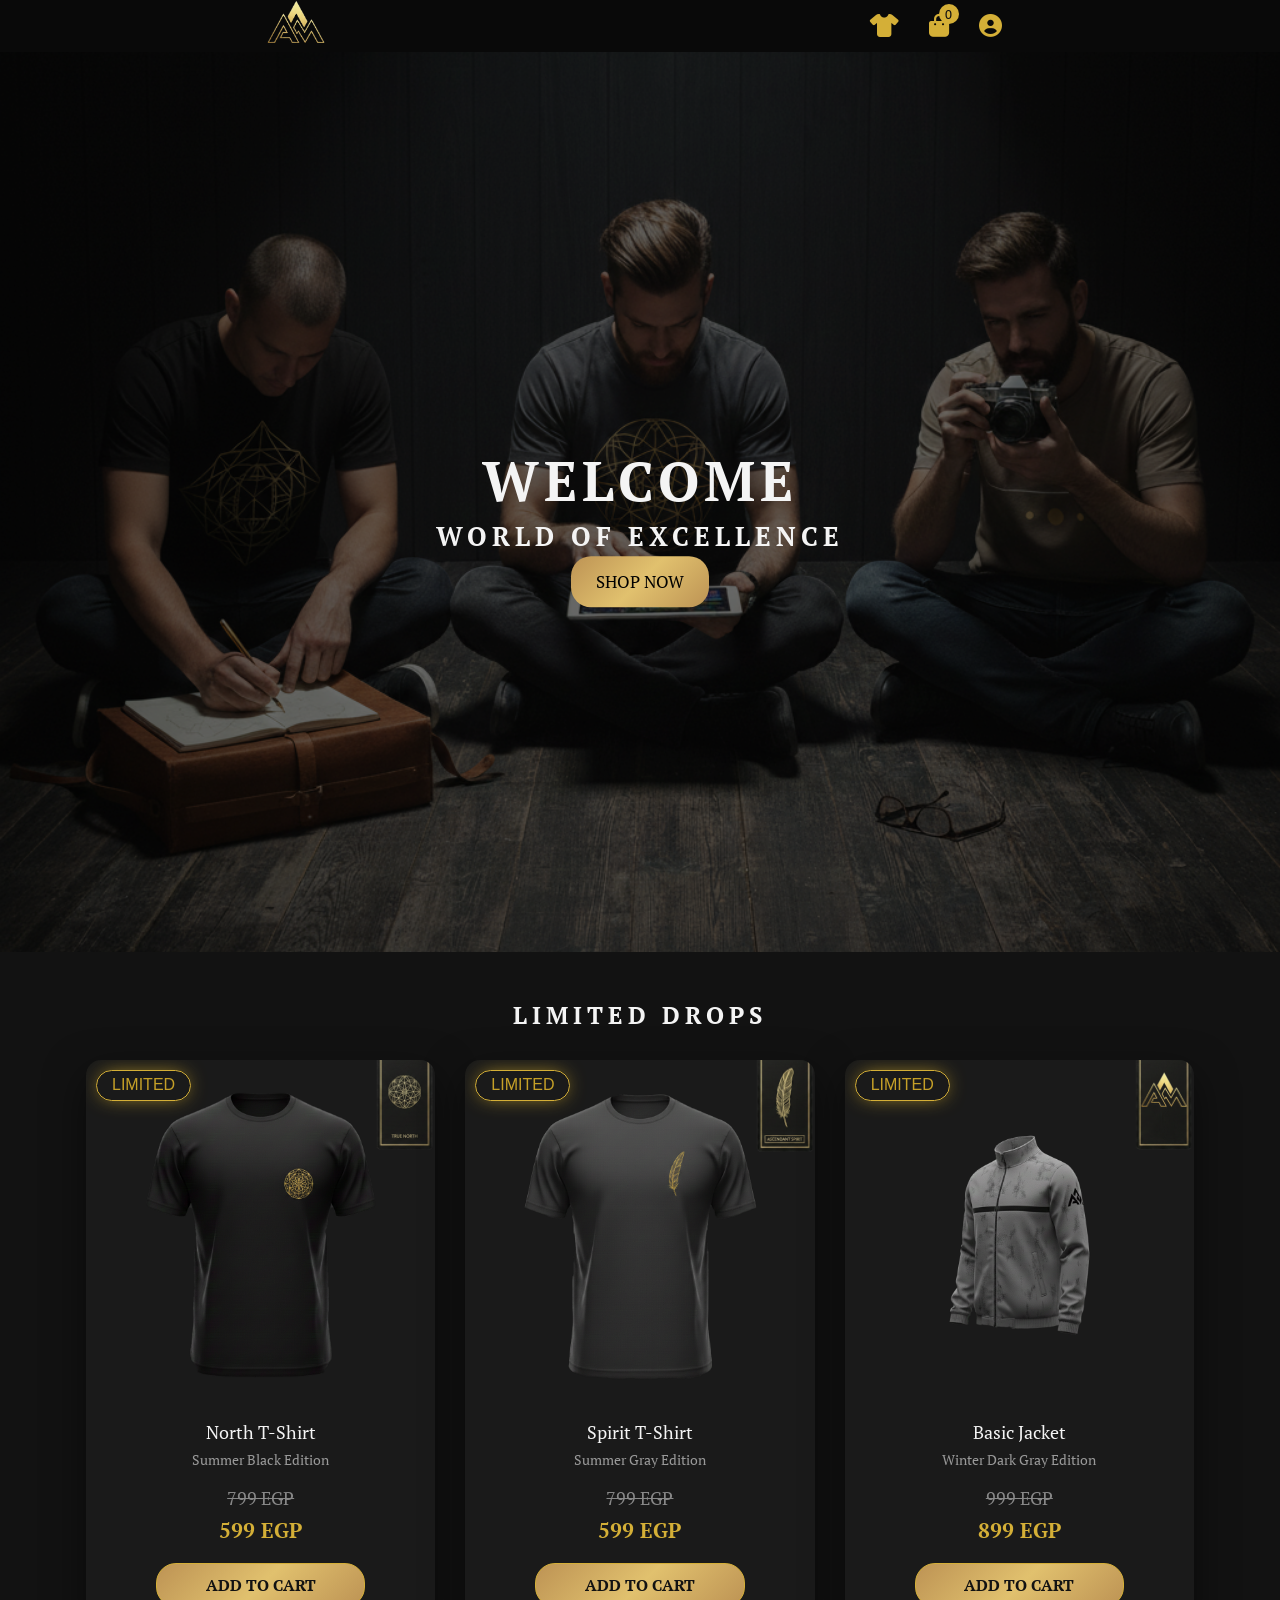
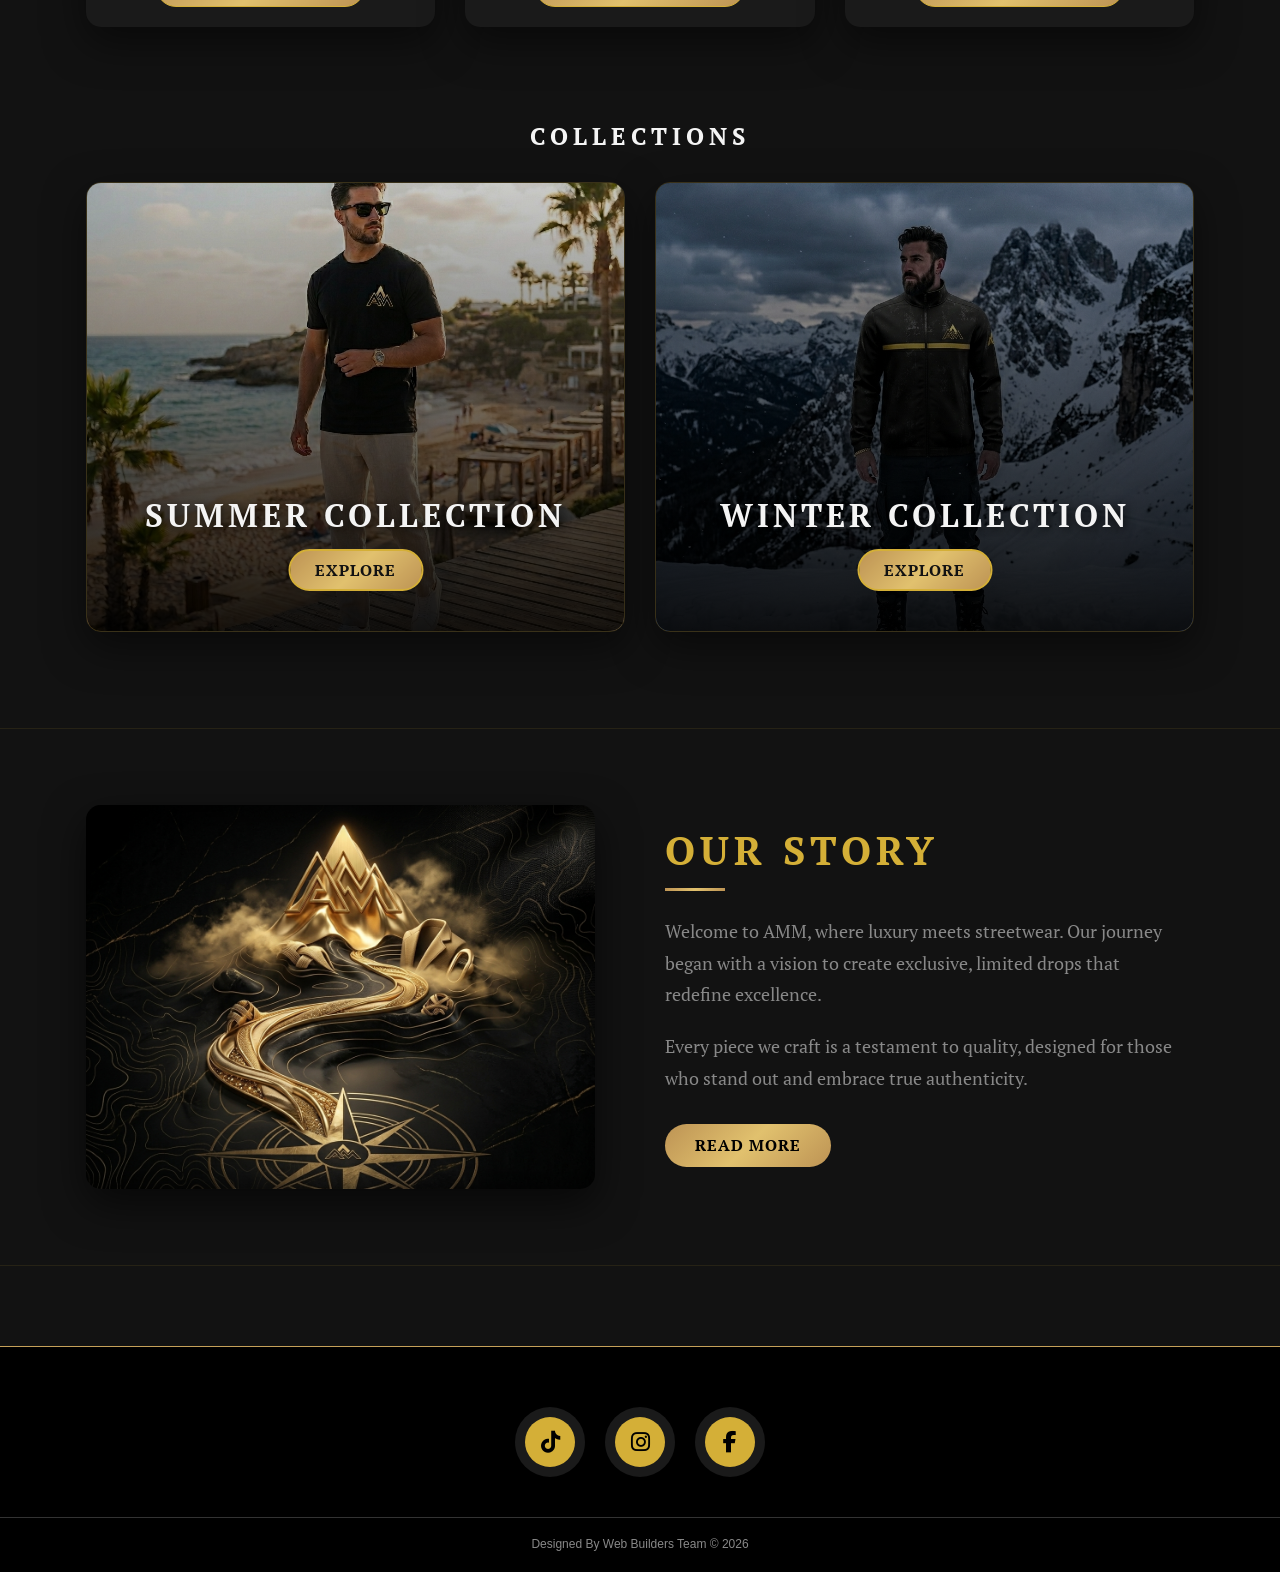
==== commit 738012a4: "Finish" ====
--- a/index.html
+++ b/index.html
@@ -59,22 +59,23 @@
             <h2>COLLECTIONS</h2>
         </div>
         <div class="container collections-grid">
+            <div class="collection-box summer-collection">
+                <img src="design/summer_coll.png" alt="">
+                <div class="collection-overlay"></div>
+                <div class="collection-text">
+                    <h3 class="text">Summer Collection</h3>
+                    <a href="itm.html?collection=summer" class="collection-btn">Explore</a>
+                </div>
+            </div>
             <div class="collection-box winter-collection">
                 <img src="design/winter_coll.png" alt="">
                 <div class="collection-overlay"></div>
                 <div class="collection-text">
-                    <h3>Winter Collection</h3>
+                    <h3 class="text">Winter Collection</h3>
                     <a href="itm.html?collection=winter" class="collection-btn">Explore</a>
                 </div>
             </div>
-            <div class="collection-box summer-collection">
-                <img src="design/summer_coll.png" alt="">
-                <div class="collection-overlay"></div>
-                <div class="collection-text">
-                    <h3>Summer Collection</h3>
-                    <a href="itm.html?collection=summer" class="collection-btn">Explore</a>
-                </div>
-            </div>
+
         </div>
     </section>
     <!-- End Collections Section -->
--- a/css/main.css
+++ b/css/main.css
@@ -832,11 +832,6 @@
     .collections-grid {
         grid-template-columns: 1fr 1fr;
     }
-    .collection-btn{
-    background: var(--gold-gradient);
-    color: #000;
-    border: 1px solid var(--gold-primary);
-    }
 }
 @media (min-width: 1200px) {
     .collection-box {
@@ -850,18 +845,9 @@
     .collection-box:hover .collection-overlay {
         background: linear-gradient(to top, rgba(0, 0, 0, 0.8) 0%, rgba(0, 0, 0, 0.4) 100%);
     }
-    .collection-text h3 {
-        font-size: 2.5rem;
-    }
-    .collection-btn{
-    background: transparent;
-    color: var(--gold-primary);
-    border: 2px solid var(--accent-gold);
-    }
     .collection-btn:hover {
-    background: var(--gold-gradient);
-    color: #000;
-    box-shadow: 0 0 15px rgba(212, 175, 55, 0.5);
+        box-shadow: 0 5px 20px rgba(212, 175, 55, 0.4);
+        transform: translateY(-2px);
     }
 }
 
@@ -903,17 +889,20 @@
     z-index: 2;
 }
 
-.collection-text h3 {
+.collection-text h3.text {
     color: var(--text-main);
     font-size: 2rem;
     margin-bottom: 15px;
-    letter-spacing: 3px;
+    letter-spacing: 4px;
     text-transform: uppercase;
     text-shadow: 2px 2px 10px rgba(0, 0, 0, 0.8);
 }
 
 .collection-btn {
     display: inline-block;
+    background: var(--gold-gradient);
+    color: var(--bg-primary);
+    border: 2px solid var(--gold-primary);
     padding: 10px 25px;
     border-radius: 25px;
     font-weight: bold;
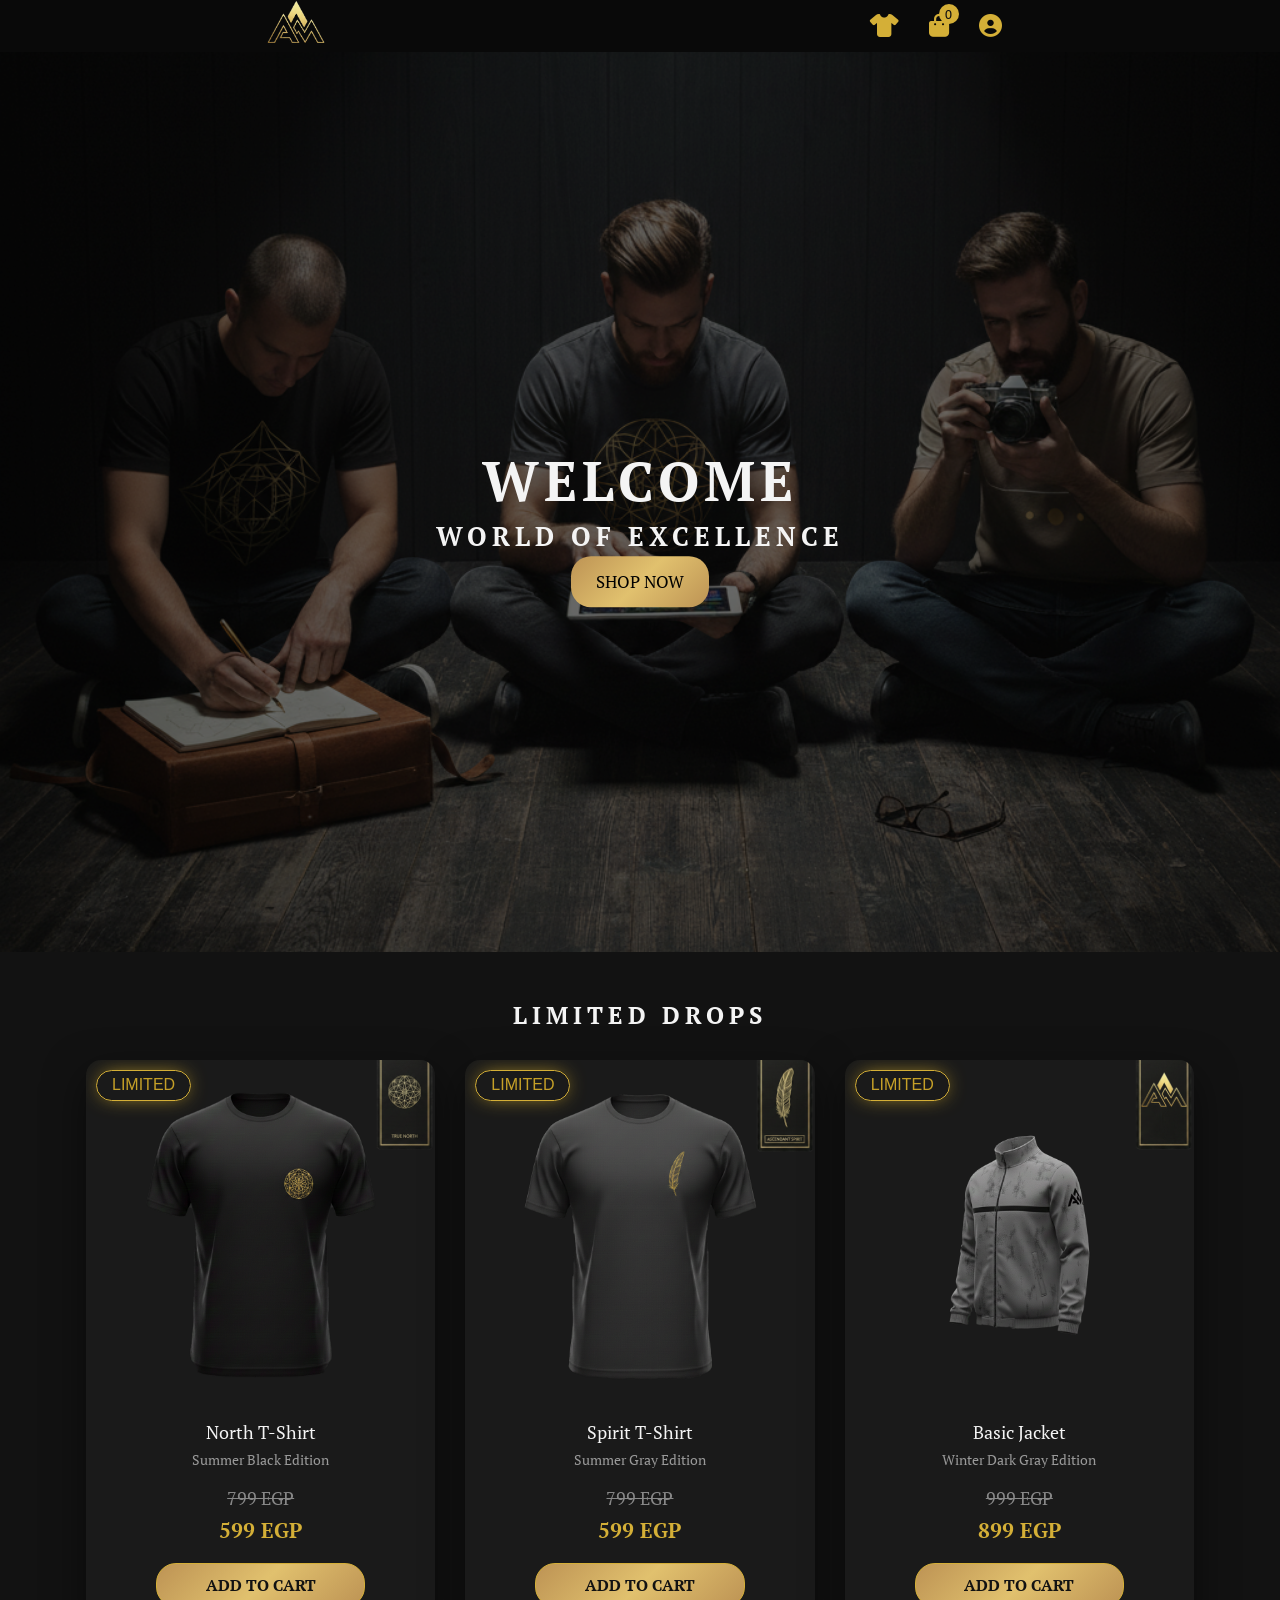
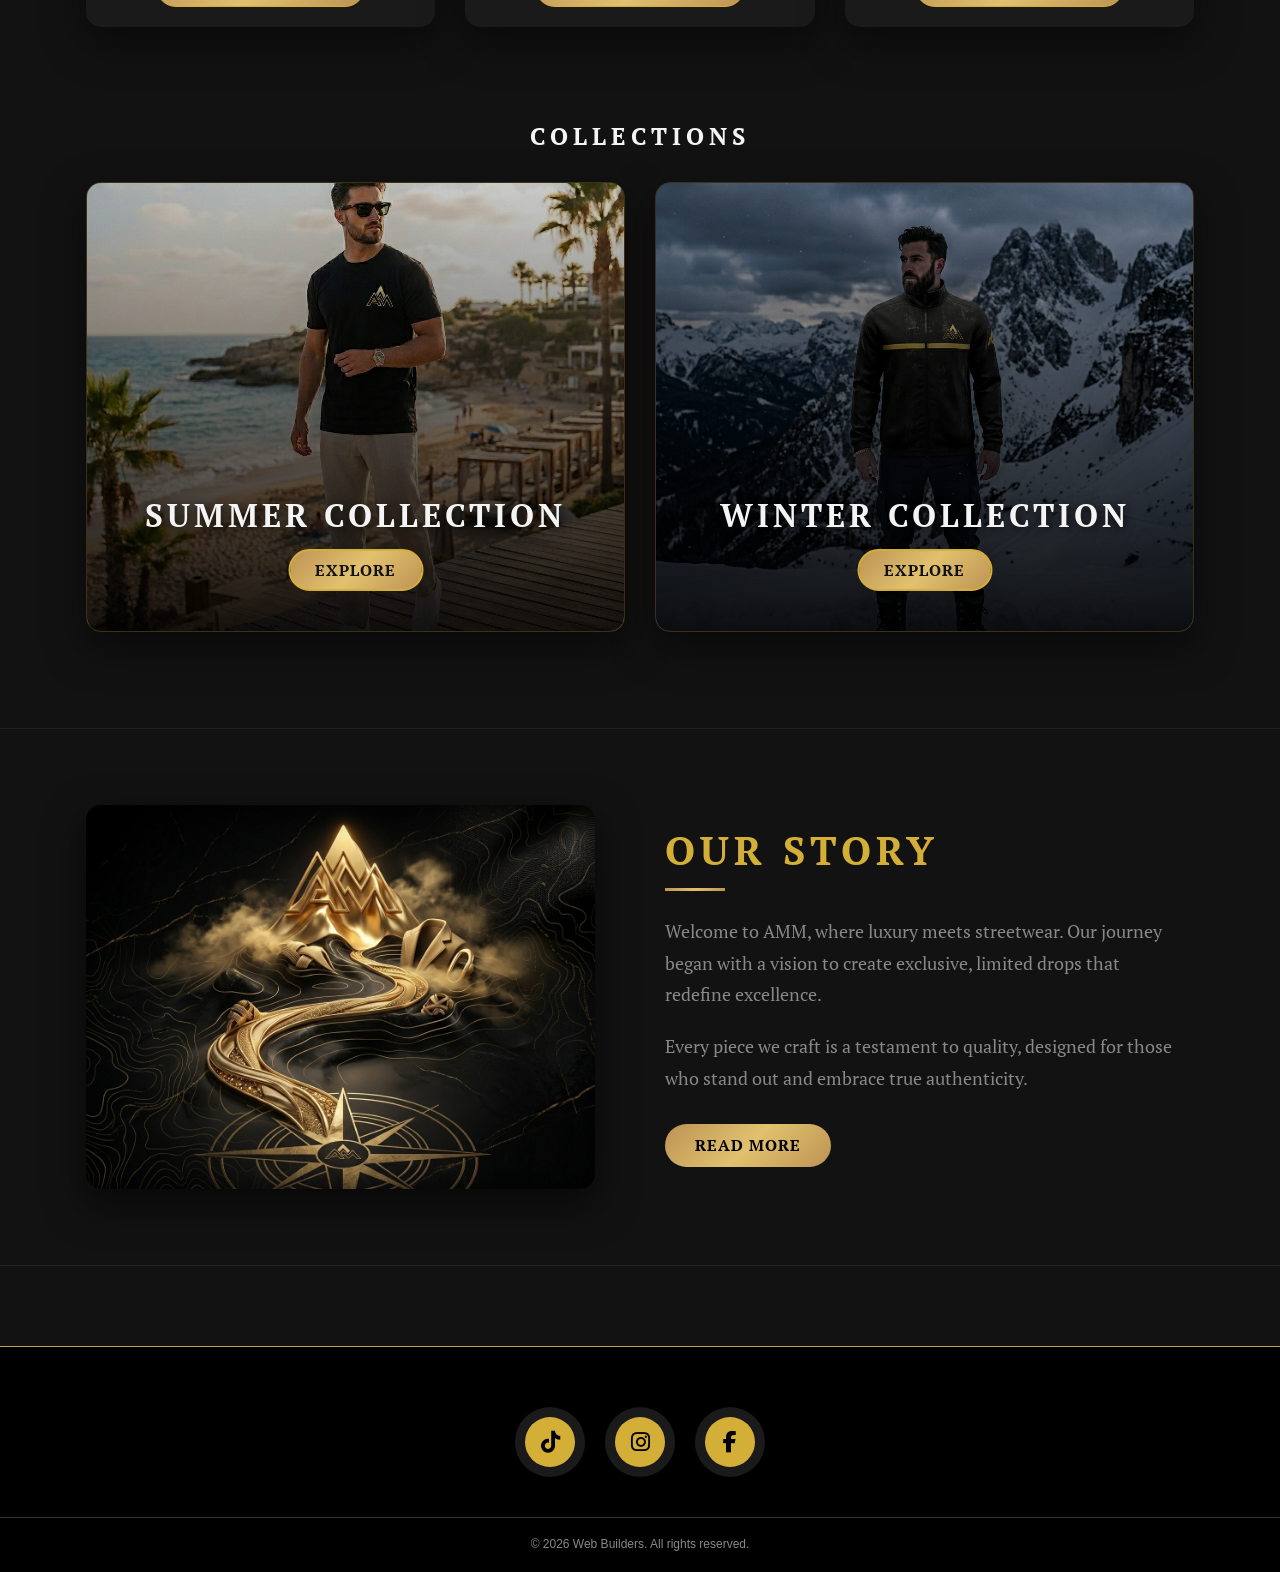
==== commit 38219061: "Update index.html" ====
--- a/index.html
+++ b/index.html
@@ -123,7 +123,7 @@
             </section>
         </div>
         <div class="footer-bottom">
-            <p>Designed By Web Builders Team &copy; 2026</p>
+            <p>&copy; 2026 Web Builders. All rights reserved.</p>
         </div>
     </footer>
 
@@ -132,4 +132,4 @@
     <script src="js/logic.js"></script>
 </body>
 
-</html>+</html>
